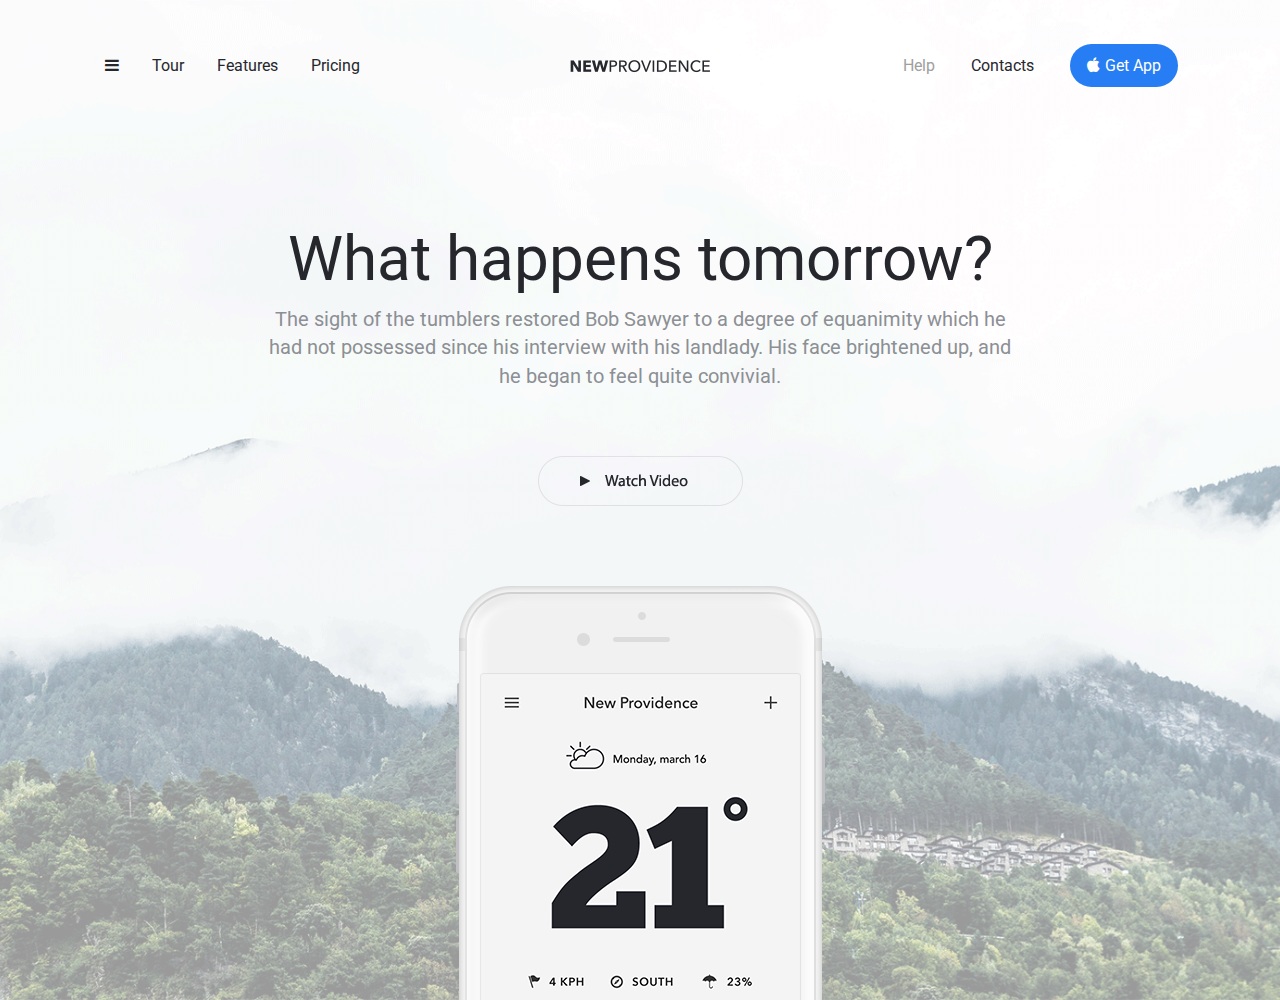
==== project2web/index.html @ 124e8a81 "Add files via upload" ====
<!DOCTYPE html>
<html lang="en">

<head>
    <meta charset="UTF-8">
    <meta name="viewport" content="width=device-width, initial-scale=1">
    <title>New Providence</title>
    <link href='https://fonts.googleapis.com/css?family=Roboto:400,300,700,500' rel='stylesheet' type='text/css'>
    <link rel="stylesheet" href="css/normalize.css">
    <link rel="stylesheet" href="css/bootstrap.min.css">
    <link rel="stylesheet" href="css/font-awesome.min.css">
    <link rel="stylesheet" href="css/main.css">

</head>

<body>

    <header class="main-nav">
        <div class="container-fluid">
            <div class="row">
                <div class="col-md-4">
                    <ul class="left">
                        <li><a href="#"><i class="fa fa-bars"></i></a></li>
                        <li><a href="#">Tour</a></li>
                        <li><a href="#">Features</a></li>
                        <li><a href="#">Pricing</a></li>
                    </ul>
                </div>
                <div class="col-md-4 text-center logo">
                    <a href="#" class="logo"><img src="img/logo.png" alt="New Providence"></a>
                </div>
                <div class="col-md-4">
                    <ul class="right">
                        <li class="greybutton"><a href="#">Help</a></li>
                        <li><a href="#">Contacts</a></li>
                        <li class="apple"><a href="#"><i class="fa fa-apple" aria-hidden="true"></i>Get App</a></li>
                    </ul>
                </div>
            </div>
        </div>
            <div class="container">
                <div class="row">
                    <div class="col-md-8 col-md-offset-2 text-center">
                        <h1>What happens tomorrow?</h1>
                        <p>The sight of the tumblers restored Bob Sawyer to a degree of equanimity which he had not possessed since his interview with his landlady. His face brightened up, and he began to feel quite convivial.</p>
                        <div class="video">
                            <a href="#"><img src="img/PlayIcon.png"></a>
                        </div>
                        <div>
                            <a href="#"><img src="img/iphone6.png"></a>
                        </div>
                    </div>
                </div>
            </div>
    </header>



    <script src="https://maxcdn.bootstrapcdn.com/bootstrap/3.3.7/js/bootstrap.min.js" integrity="sha384-Tc5IQib027qvyjSMfHjOMaLkfuWVxZxUPnCJA7l2mCWNIpG9mGCD8wGNIcPD7Txa" crossorigin="anonymous"></script>
</body>

</html>
---- project2web/css/main.css ----
html,
body {
    font-family: 'Roboto', sans-serif;
}

header {
    background-image: url(../img/BodyBackground.png);
    background-repeat: no-repeat;
    background-position: center center;
    background-size: cover;
    position: relative;
    overflow: hidden;
    height: 1000px;
}

.container-fluid {
    margin: 55px 0px 0px 50px;
    padding: 0px;
}

.left li {
    list-style-type: none;
    display: inline;
    font-size: 16px;
    color: #26272d;
    margin-left: 15px;
    margin-right: 15px;
}

.right {
    margin-right: 0px;
    margin-left: 0px;
    padding: 0px;
}

.right li {
    list-style-type: none;
    display: inline;
    font-size: 16px;
    color: #26272d;
    margin-left: 13px;
    margin-right: 20px;
}

.logo img {
    margin-right: 50px;
}

a {
    font-size: 16px;
    color: #26272d;
}

a:hover {
    color: blue;
    text-decoration: none;
}

h1 {
    font-size: 62px;
    color: #26272d;
    padding-top: 115px;
    font-weight: 400;
    line-height: 72px;
}

p {
    font-size: 20px;
    color: #8c8f94;
}


.video img {
    padding-top: 55px;
    padding-bottom: 80px;
}

.greybutton a {
    color: #9f9fa0;
}


/* right blue button apple */

.apple {
    background-color: #267df4;
    border-radius: 50px;
    padding: 12px 17px 12px 17px;
}

.apple a {
    color: white;
}

.apple .fa {
    margin-right: 5px;
}


/* right blue button apple */
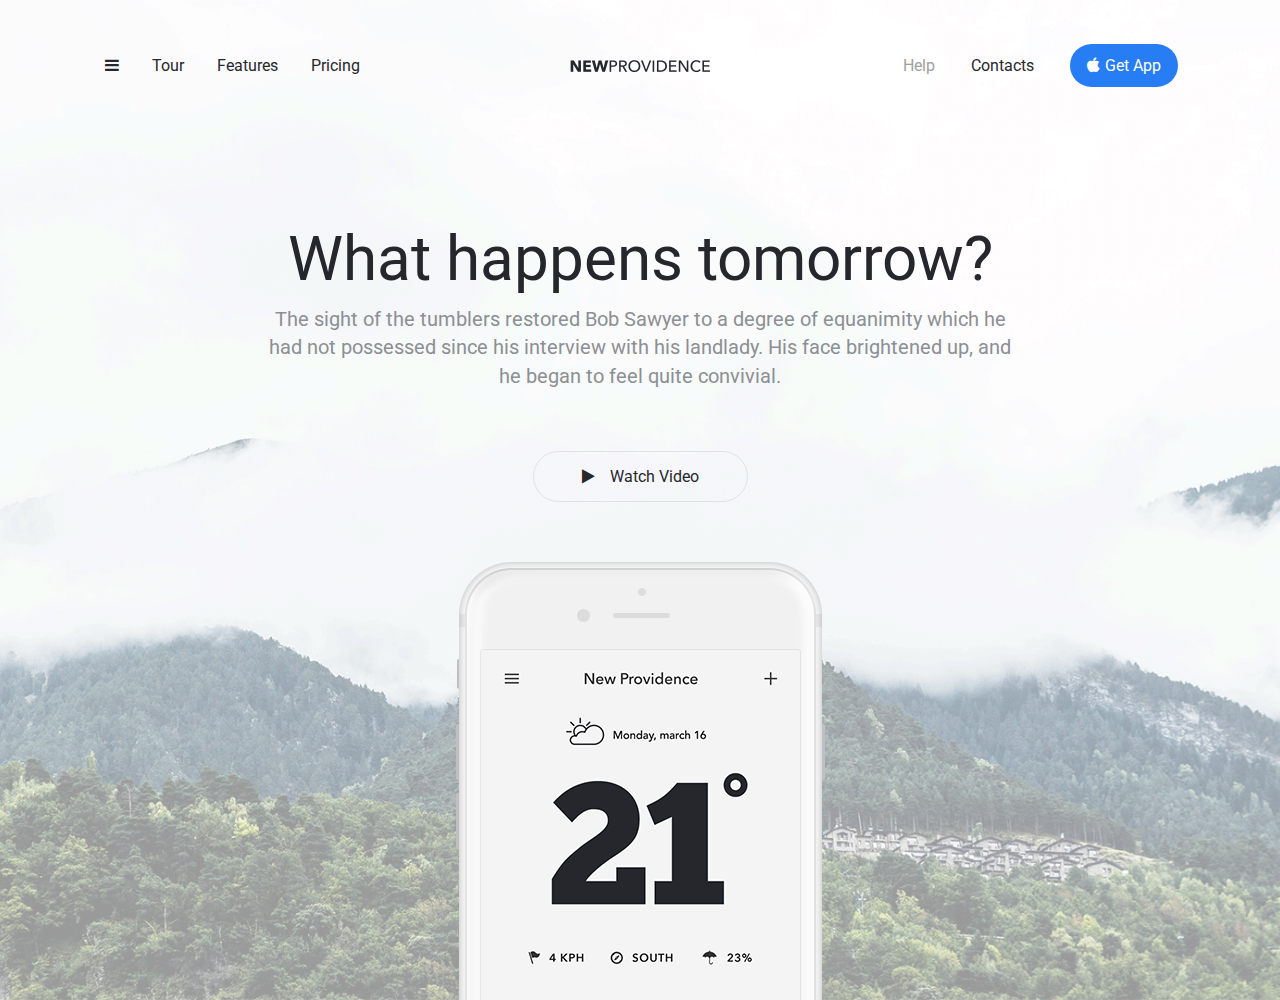
==== commit c3ee7168: "intial commit" ====
--- a/project2web/index.html
+++ b/project2web/index.html
@@ -44,7 +44,7 @@
                         <h1>What happens tomorrow?</h1>
                         <p>The sight of the tumblers restored Bob Sawyer to a degree of equanimity which he had not possessed since his interview with his landlady. His face brightened up, and he began to feel quite convivial.</p>
                         <div class="video">
-                            <a href="#"><img src="img/PlayIcon.png"></a>
+                            <a href="#" class="btn btn-lg video-btn"><i class="fa fa-play"></i>Watch Video</a>
                         </div>
                         <div>
                             <a href="#"><img src="img/iphone6.png"></a>
--- a/project2web/css/main.css
+++ b/project2web/css/main.css
@@ -68,15 +68,32 @@
     font-size: 20px;
     color: #8c8f94;
 }
+/* center button 'watch video' */
+.btn {
+    font-size: 16px;
+    font-weight: 400;
+    padding: 14px 48px;
+    text-decoration: none;
+    color: #26272d;
+    border: 1px solid rgba(38, 39, 45, 0.1);
+    border-radius: 30px;
+    margin-top: 50px;
+    margin-bottom: 60px;
+}
+
+.fa.fa-play {
+    margin-right: 15px;
+}
 
 
-.video img {
-    padding-top: 55px;
-    padding-bottom: 80px;
-}
+/* right button 'help' */
 
 .greybutton a {
     color: #9f9fa0;
+}
+
+.greybutton a:hover {
+    color: blue;
 }
 
 
